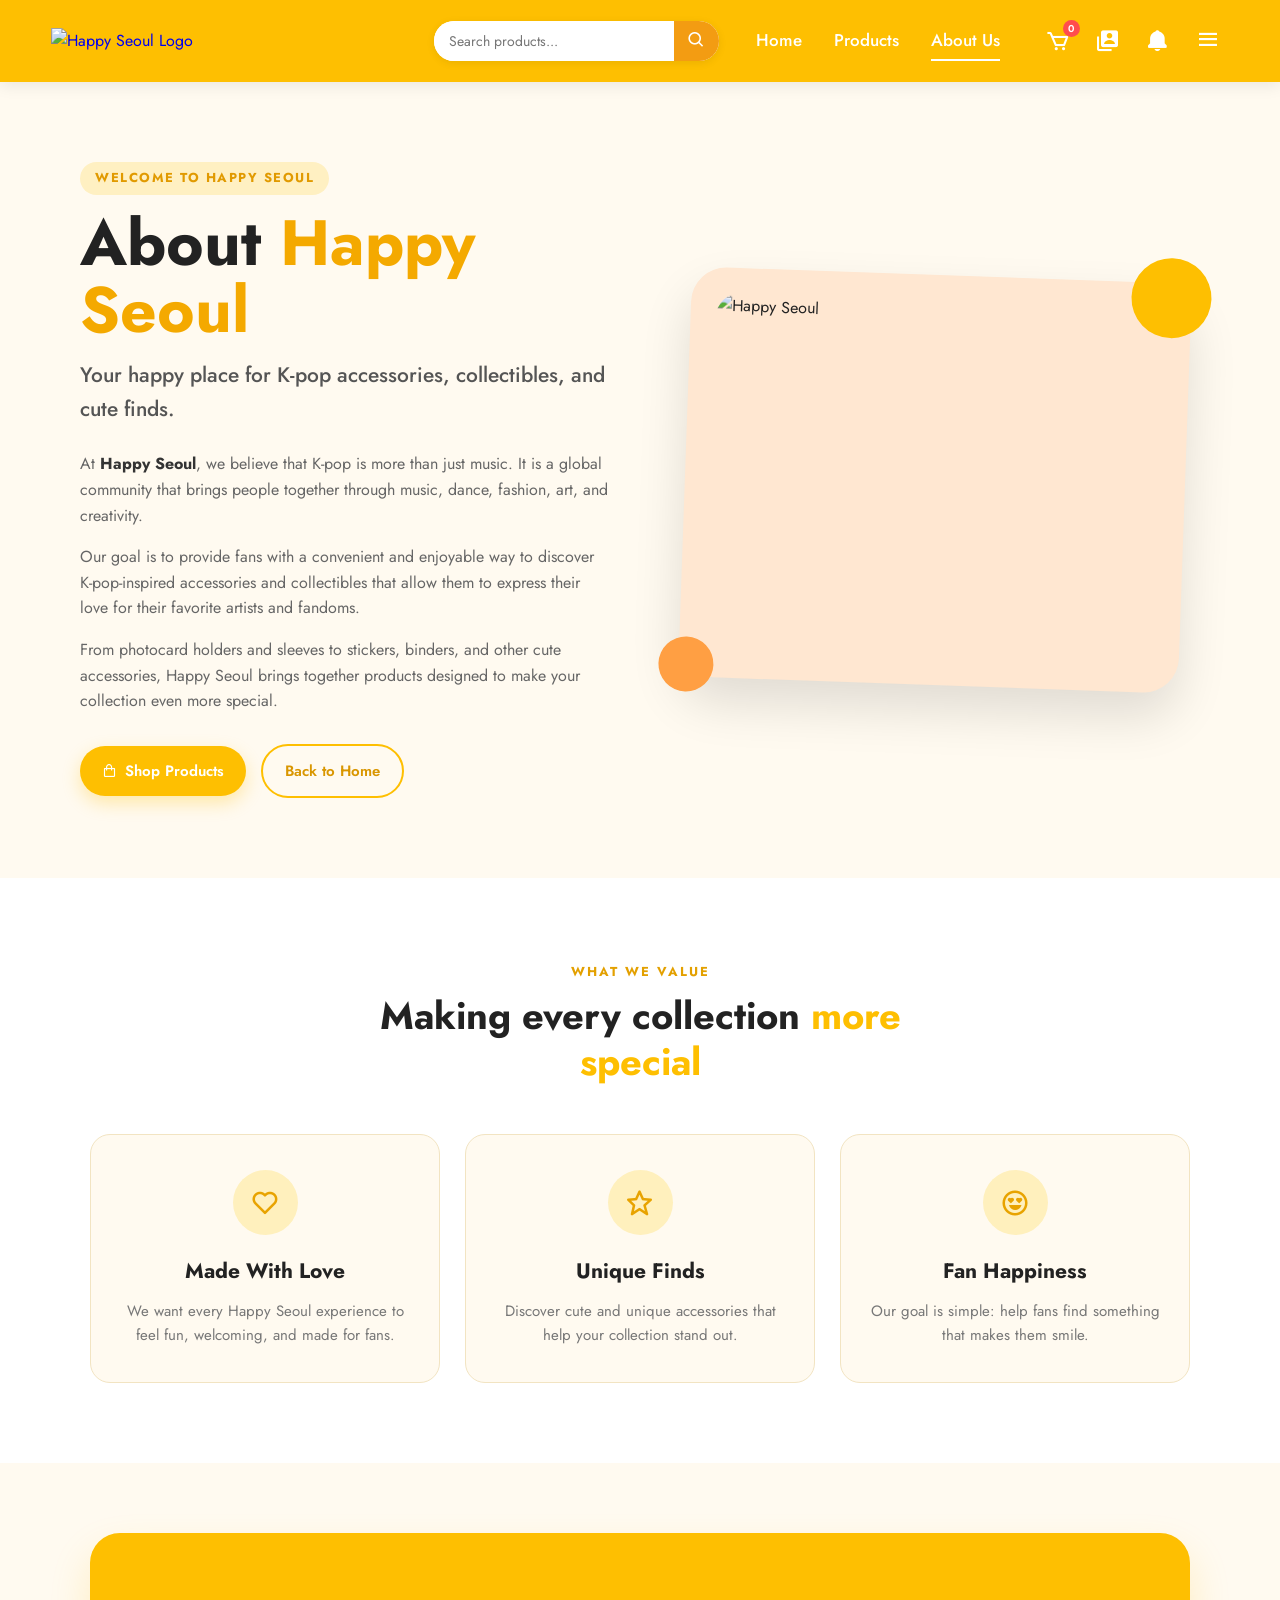
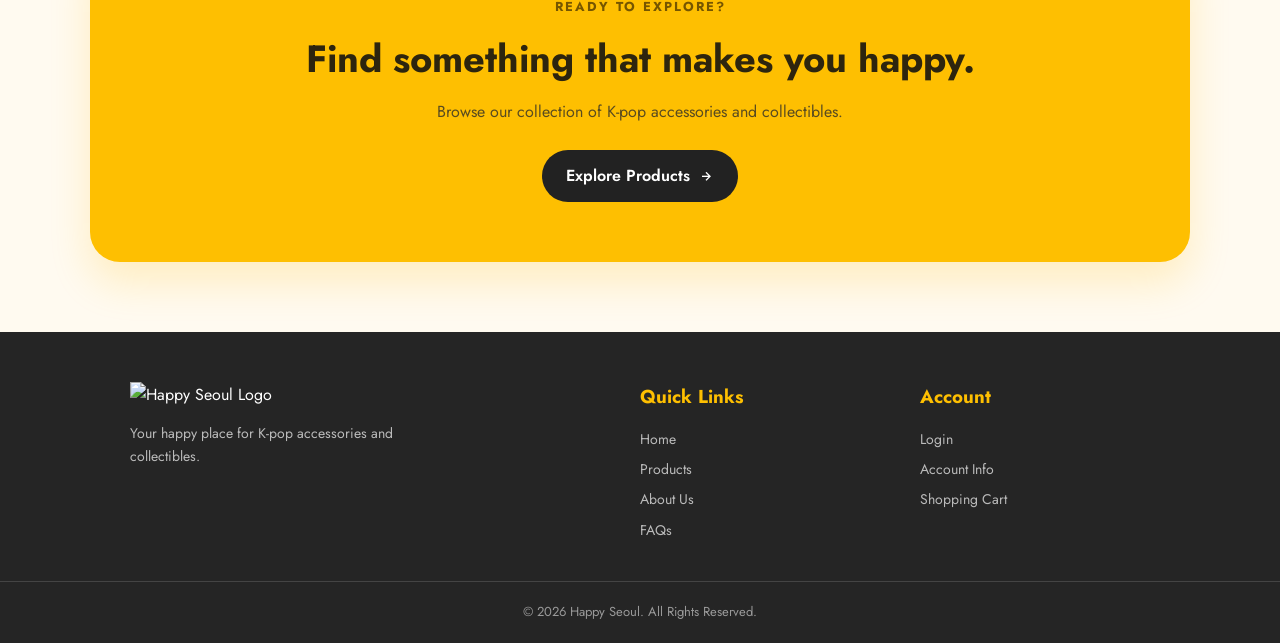
==== About Us.html @ aba83708 "Add files via upload" ====
<!DOCTYPE html>
<html lang="en">
<head>
    <meta charset="UTF-8">
    <meta name="viewport" content="width=device-width, initial-scale=1.0">

    <title>About Us | Happy Seoul</title>

    <link rel="stylesheet" href="about us.css">

    <!-- Google Fonts -->
    <link rel="preconnect" href="https://fonts.googleapis.com">
    <link rel="preconnect" href="https://fonts.gstatic.com" crossorigin>
    <link
        href="https://fonts.googleapis.com/css2?family=Jost:wght@300;400;500;600;700&display=swap"
        rel="stylesheet"
    >

    <!-- Boxicons -->
    <link
        rel="stylesheet"
        href="https://unpkg.com/boxicons@latest/css/boxicons.min.css"
    >
</head>

<body>

    <!-- ================= NAVIGATION ================= -->
    <header class="navbar">

        <a href="Home.html" class="logo">
            <img src="logo.PNG" alt="Happy Seoul Logo">
        </a>

        <nav class="nav-content">

            <!-- Search -->
            <form class="search-form">
                <input
                    type="search"
                    placeholder="Search products..."
                    aria-label="Search products"
                >
                <button type="submit">
                    <i class="bx bx-search"></i>
                </button>
            </form>

            <!-- Navigation Links -->
            <ul class="menu">
                <li>
                    <a href="Home.html">Home</a>
                </li>

                <li>
                    <a href="Products.html">Products</a>
                </li>

                <li>
                    <a href="About Us.html" class="active">About Us</a>
                </li>
            </ul>

            <!-- Icons -->
            <div class="nav-icons">

                <a href="Cart.html" class="icon-link cart-icon" aria-label="Shopping Cart">
                    <i class="bx bx-cart"></i>
                    <span class="cart-count">0</span>
                </a>

                <a href="User.html" class="icon-link" aria-label="Account">
                    <i class="bx bxs-user-account"></i>
                </a>

                <a href="Notif.html" class="icon-link" aria-label="Notifications">
                    <i class="bx bxs-bell"></i>
                </a>

                <div class="dropdown">

                    <button
                        type="button"
                        class="menu-button"
                        aria-label="Open menu"
                    >
                        <i class="bx bx-menu"></i>
                    </button>

                    <div class="dropdown-content">
                        <a href="Account.html">
                            <i class="bx bx-user"></i>
                            Account Info
                        </a>

                        <a href="About Us.html">
                            <i class="bx bx-info-circle"></i>
                            About Us
                        </a>

                        <a href="Faqs.html">
                            <i class="bx bx-help-circle"></i>
                            FAQs
                        </a>
                    </div>

                </div>

            </div>

        </nav>

    </header>


    <!-- ================= ABOUT HERO ================= -->
    <main>

        <section class="about-section">

            <div class="about-content">

                <span class="section-label">
                    WELCOME TO HAPPY SEOUL
                </span>

                <h1>
                    About <span>Happy Seoul</span>
                </h1>

                <p class="intro">
                    Your happy place for K-pop accessories, collectibles,
                    and cute finds.
                </p>

                <p>
                    At <strong>Happy Seoul</strong>, we believe that K-pop is
                    more than just music. It is a global community that brings
                    people together through music, dance, fashion, art, and
                    creativity.
                </p>

                <p>
                    Our goal is to provide fans with a convenient and enjoyable
                    way to discover K-pop-inspired accessories and collectibles
                    that allow them to express their love for their favorite
                    artists and fandoms.
                </p>

                <p>
                    From photocard holders and sleeves to stickers, binders,
                    and other cute accessories, Happy Seoul brings together
                    products designed to make your collection even more special.
                </p>

                <div class="about-buttons">
                    <a href="Products.html" class="primary-btn">
                        <i class="bx bx-shopping-bag"></i>
                        Shop Products
                    </a>

                    <a href="Home.html" class="secondary-btn">
                        Back to Home
                    </a>
                </div>

            </div>


            <!-- ================= IMAGE ================= -->
            <div class="about-image">

                <div class="image-card">

                    <img
                        src="smileclick.png"
                        alt="Happy Seoul"
                    >

                    <div class="image-decoration decoration-one"></div>
                    <div class="image-decoration decoration-two"></div>

                </div>

            </div>

        </section>


        <!-- ================= VALUES ================= -->
        <section class="values-section">

            <div class="section-title">

                <span>WHAT WE VALUE</span>

                <h2>
                    Making every collection
                    <strong>more special</strong>
                </h2>

            </div>


            <div class="values-grid">

                <article class="value-card">

                    <div class="value-icon">
                        <i class="bx bx-heart"></i>
                    </div>

                    <h3>Made With Love</h3>

                    <p>
                        We want every Happy Seoul experience to feel fun,
                        welcoming, and made for fans.
                    </p>

                </article>


                <article class="value-card">

                    <div class="value-icon">
                        <i class="bx bx-star"></i>
                    </div>

                    <h3>Unique Finds</h3>

                    <p>
                        Discover cute and unique accessories that help
                        your collection stand out.
                    </p>

                </article>


                <article class="value-card">

                    <div class="value-icon">
                        <i class="bx bx-happy-heart-eyes"></i>
                    </div>

                    <h3>Fan Happiness</h3>

                    <p>
                        Our goal is simple: help fans find something that
                        makes them smile.
                    </p>

                </article>

            </div>

        </section>


        <!-- ================= CALL TO ACTION ================= -->
        <section class="about-cta">

            <div>

                <span>READY TO EXPLORE?</span>

                <h2>
                    Find something that makes you happy.
                </h2>

                <p>
                    Browse our collection of K-pop accessories and
                    collectibles.
                </p>

                <a href="Products.html" class="cta-btn">
                    Explore Products
                    <i class="bx bx-right-arrow-alt"></i>
                </a>

            </div>

        </section>

    </main>


    <!-- ================= FOOTER ================= -->
    <footer>

        <div class="footer-content">

            <div class="footer-logo">

                <img src="logo.PNG" alt="Happy Seoul Logo">

                <p>
                    Your happy place for K-pop accessories
                    and collectibles.
                </p>

            </div>


            <div class="footer-links">

                <h3>Quick Links</h3>

                <a href="Home.html">Home</a>
                <a href="Products.html">Products</a>
                <a href="About Us.html">About Us</a>
                <a href="Faqs.html">FAQs</a>

            </div>


            <div class="footer-links">

                <h3>Account</h3>

                <a href="User.html">Login</a>
                <a href="Account.html">Account Info</a>
                <a href="Cart.html">Shopping Cart</a>

            </div>

        </div>


        <div class="footer-bottom">

            <p>
                © 2026 Happy Seoul. All Rights Reserved.
            </p>

        </div>

    </footer>

</body>
</html>
---- about us.css ----
@import url("https://fonts.googleapis.com/css2?family=Jost:wght@300;400;500;500;600;700&display=swap");


/* =========================================
   RESET
========================================= */

* {
    margin: 0;
    padding: 0;
    box-sizing: border-box;
}


html {
    scroll-behavior: smooth;
}


body {
    font-family: "Jost", sans-serif;
    background: #fffaf0;
    color: #222;
    line-height: 1.6;
}


a {
    text-decoration: none;
}


button,
input {
    font-family: inherit;
}


/* =========================================
   NAVIGATION
========================================= */

.navbar {
    position: fixed;
    top: 0;
    left: 0;

    width: 100%;
    height: 82px;

    z-index: 1000;

    display: flex;
    align-items: center;

    padding: 0 4%;

    background: #febf01;

    box-shadow: 0 4px 15px rgba(0, 0, 0, 0.08);
}


.logo {
    display: flex;
    align-items: center;

    flex-shrink: 0;
}


.logo img {
    width: 190px;
    height: auto;
    display: block;
}


.nav-content {
    width: 100%;

    display: flex;
    align-items: center;
    justify-content: flex-end;

    gap: 25px;
}


/* =========================================
   SEARCH
========================================= */

.search-form {
    display: flex;
    align-items: center;

    height: 40px;

    background: #fff;

    border-radius: 25px;

    overflow: hidden;

    box-shadow: 0 2px 8px rgba(0, 0, 0, 0.08);
}


.search-form input {
    width: 240px;

    border: none;
    outline: none;

    padding: 10px 15px;

    font-size: 14px;

    color: #333;
}


.search-form button {
    width: 45px;
    height: 100%;

    border: none;

    background: #f39c12;
    color: white;

    cursor: pointer;

    font-size: 19px;

    transition: 0.3s;
}


.search-form button:hover {
    background: #e67e22;
}


/* =========================================
   MENU
========================================= */

.menu {
    display: flex;
    align-items: center;

    gap: 8px;

    list-style: none;
}


.menu a {
    position: relative;

    display: block;

    padding: 8px 12px;

    color: #fff;

    font-size: 17px;
    font-weight: 500;

    transition: 0.3s;
}


.menu a::after {
    content: "";

    position: absolute;

    left: 12px;
    bottom: 2px;

    width: 0;
    height: 2px;

    background: #fff;

    transition: 0.3s;
}


.menu a:hover::after,
.menu a.active::after {
    width: calc(100% - 24px);
}


/* =========================================
   NAV ICONS
========================================= */

.nav-icons {
    display: flex;
    align-items: center;

    gap: 8px;
}


.icon-link {
    position: relative;

    display: flex;
    align-items: center;
    justify-content: center;

    width: 42px;
    height: 42px;

    color: white;

    font-size: 25px;

    border-radius: 50%;

    transition: 0.3s;
}


.icon-link:hover {
    background: rgba(255, 255, 255, 0.2);
    transform: translateY(-2px);
}


.cart-count {
    position: absolute;

    top: 0;
    right: -1px;

    min-width: 17px;
    height: 17px;

    display: flex;
    align-items: center;
    justify-content: center;

    padding: 2px 4px;

    border-radius: 50%;

    background: #ff4d4d;
    color: white;

    font-size: 10px;
    font-weight: 600;
}


/* =========================================
   DROPDOWN
========================================= */

.dropdown {
    position: relative;
}


.menu-button {
    width: 42px;
    height: 42px;

    border: none;
    background: transparent;

    color: white;

    font-size: 27px;

    cursor: pointer;

    border-radius: 50%;

    transition: 0.3s;
}


.menu-button:hover {
    background: rgba(255, 255, 255, 0.2);
}


.dropdown-content {
    position: absolute;

    top: 52px;
    right: 0;

    min-width: 190px;

    background: white;

    border-radius: 12px;

    overflow: hidden;

    box-shadow: 0 12px 30px rgba(0, 0, 0, 0.15);

    opacity: 0;
    visibility: hidden;

    transform: translateY(-8px);

    transition: 0.25s;
}


.dropdown:hover .dropdown-content {
    opacity: 1;
    visibility: visible;
    transform: translateY(0);
}


.dropdown-content a {
    display: flex;
    align-items: center;

    gap: 10px;

    padding: 13px 16px;

    color: #333;

    font-size: 14px;

    transition: 0.2s;
}


.dropdown-content a:hover {
    background: #fff3cc;
    color: #e79a00;
}


/* =========================================
   MAIN ABOUT SECTION
========================================= */

main {
    padding-top: 82px;
}


.about-section {
    min-height: 650px;

    display: grid;

    grid-template-columns: 1fr 1fr;

    align-items: center;

    gap: 60px;

    max-width: 1200px;

    margin: auto;

    padding: 80px 40px;
}


/* =========================================
   ABOUT CONTENT
========================================= */

.about-content {
    max-width: 600px;
}


.section-label {
    display: inline-block;

    margin-bottom: 15px;

    padding: 6px 15px;

    border-radius: 20px;

    background: #fff0c2;

    color: #e19a00;

    font-size: 13px;

    font-weight: 700;

    letter-spacing: 1.5px;
}


.about-content h1 {
    margin-bottom: 15px;

    font-size: clamp(42px, 5vw, 65px);

    line-height: 1.05;

    color: #222;
}


.about-content h1 span {
    color: #f4a900;
}


.about-content .intro {
    margin-bottom: 25px;

    color: #555;

    font-size: 21px;

    font-weight: 500;
}


.about-content p:not(.intro) {
    margin-bottom: 16px;

    color: #666;

    font-size: 16px;
}


.about-content strong {
    color: #333;
}


/* =========================================
   BUTTONS
========================================= */

.about-buttons {
    display: flex;

    align-items: center;

    gap: 15px;

    margin-top: 30px;
}


.primary-btn,
.secondary-btn {
    display: inline-flex;

    align-items: center;
    justify-content: center;

    gap: 8px;

    padding: 13px 22px;

    border-radius: 30px;

    font-size: 15px;
    font-weight: 600;

    transition: 0.3s;
}


.primary-btn {
    background: #febf01;
    color: white;

    box-shadow: 0 7px 18px rgba(254, 191, 1, 0.3);
}


.primary-btn:hover {
    background: #efa900;
    transform: translateY(-3px);
}


.secondary-btn {
    border: 2px solid #febf01;

    color: #d99600;

    background: transparent;
}


.secondary-btn:hover {
    background: #fff0c2;

    transform: translateY(-3px);
}


/* =========================================
   ABOUT IMAGE
========================================= */

.about-image {
    display: flex;

    align-items: center;
    justify-content: center;
}


.image-card {
    position: relative;

    width: min(100%, 500px);

    padding: 25px;

    border-radius: 35px;

    background: #ffe7d1;

    box-shadow: 0 25px 50px rgba(0, 0, 0, 0.12);

    transform: rotate(2deg);

    transition: 0.4s;
}


.image-card:hover {
    transform: rotate(0deg) translateY(-8px);
}


.image-card img {
    position: relative;

    z-index: 2;

    width: 100%;

    height: 360px;

    object-fit: cover;

    border-radius: 25px;

    display: block;
}


/* Decorative shapes */

.image-decoration {
    position: absolute;

    border-radius: 50%;

    z-index: 1;
}


.decoration-one {
    width: 80px;
    height: 80px;

    top: -25px;
    right: -20px;

    background: #febf01;
}


.decoration-two {
    width: 55px;
    height: 55px;

    bottom: -15px;
    left: -20px;

    background: #ff9f43;
}


/* =========================================
   VALUES SECTION
========================================= */

.values-section {
    padding: 80px 40px;

    background: #fff;
}


.section-title {
    text-align: center;

    max-width: 650px;

    margin: 0 auto 50px;
}


.section-title span {
    color: #e3a000;

    font-size: 13px;

    font-weight: 700;

    letter-spacing: 2px;
}


.section-title h2 {
    margin-top: 10px;

    font-size: 38px;

    line-height: 1.2;
}


.section-title strong {
    color: #febf01;
}


/* =========================================
   VALUE CARDS
========================================= */

.values-grid {
    max-width: 1100px;

    margin: auto;

    display: grid;

    grid-template-columns: repeat(3, 1fr);

    gap: 25px;
}


.value-card {
    padding: 35px 25px;

    text-align: center;

    background: #fffaf0;

    border: 1px solid #f2e4c2;

    border-radius: 20px;

    transition: 0.3s;
}


.value-card:hover {
    transform: translateY(-8px);

    box-shadow: 0 15px 35px rgba(0, 0, 0, 0.08);
}


.value-icon {
    width: 65px;
    height: 65px;

    margin: 0 auto 20px;

    display: flex;
    align-items: center;
    justify-content: center;

    border-radius: 50%;

    background: #fff0bd;

    color: #e8a300;

    font-size: 30px;
}


.value-card h3 {
    margin-bottom: 10px;

    font-size: 21px;
}


.value-card p {
    color: #777;

    font-size: 15px;
}


/* =========================================
   CTA
========================================= */

.about-cta {
    max-width: 1100px;

    margin: 70px auto;

    padding: 60px 40px;

    text-align: center;

    border-radius: 30px;

    background: #febf01;

    box-shadow: 0 20px 40px rgba(254, 191, 1, 0.2);
}


.about-cta span {
    color: #765600;

    font-size: 13px;

    font-weight: 700;

    letter-spacing: 2px;
}


.about-cta h2 {
    margin: 10px 0;

    font-size: 38px;

    color: #2d250e;
}


.about-cta p {
    margin-bottom: 25px;

    color: #594b20;
}


.cta-btn {
    display: inline-flex;

    align-items: center;

    gap: 8px;

    padding: 13px 24px;

    border-radius: 30px;

    background: #222;

    color: white;

    font-weight: 600;

    transition: 0.3s;
}


.cta-btn:hover {
    background: #444;

    transform: translateY(-3px);
}


/* =========================================
   FOOTER
========================================= */

footer {
    background: #252525;

    color: white;

    padding-top: 50px;
}


.footer-content {
    max-width: 1100px;

    margin: auto;

    padding: 0 40px 40px;

    display: grid;

    grid-template-columns: 2fr 1fr 1fr;

    gap: 50px;
}


.footer-logo img {
    width: 180px;

    margin-bottom: 15px;
}


.footer-logo p {
    max-width: 320px;

    color: #bbb;

    font-size: 14px;
}


.footer-links {
    display: flex;

    flex-direction: column;

    gap: 8px;
}


.footer-links h3 {
    margin-bottom: 8px;

    color: #febf01;
}


.footer-links a {
    color: #bbb;

    font-size: 14px;

    transition: 0.2s;
}


.footer-links a:hover {
    color: #febf01;

    padding-left: 4px;
}


.footer-bottom {
    padding: 20px;

    text-align: center;

    border-top: 1px solid #444;

    color: #999;

    font-size: 13px;
}


/* =========================================
   RESPONSIVE
========================================= */

@media (max-width: 1100px) {

    .navbar {
        padding: 0 2%;
    }


    .logo img {
        width: 160px;
    }


    .search-form input {
        width: 180px;
    }


    .nav-content {
        gap: 12px;
    }


    .menu {
        gap: 0;
    }


    .menu a {
        font-size: 15px;
    }

}


@media (max-width: 850px) {

    .navbar {
        height: auto;

        padding: 15px 20px;

        flex-direction: column;

        gap: 12px;
    }


    .nav-content {
        flex-wrap: wrap;

        justify-content: center;
    }


    main {
        padding-top: 125px;
    }


    .about-section {
        grid-template-columns: 1fr;

        text-align: center;

        padding: 60px 25px;
    }


    .about-content {
        margin: auto;
    }


    .about-buttons {
        justify-content: center;
    }


    .about-image {
        margin-top: 20px;
    }


    .values-grid {
        grid-template-columns: 1fr;
        max-width: 500px;
    }


    .footer-content {
        grid-template-columns: 1fr 1fr;
    }


    .footer-logo {
        grid-column: 1 / -1;
    }

}


@media (max-width: 600px) {

    .navbar {
        position: relative;
    }


    main {
        padding-top: 0;
    }


    .search-form {
        order: 3;

        width: 100%;
    }


    .search-form input {
        width: 100%;
    }


    .menu {
        order: 2;
    }


    .nav-icons {
        order: 1;
    }


    .about-section {
        padding: 45px 20px;
    }


    .about-content h1 {
        font-size: 42px;
    }


    .about-content .intro {
        font-size: 18px;
    }


    .about-buttons {
        flex-direction: column;
    }


    .primary-btn,
    .secondary-btn {
        width: 100%;
    }


    .image-card img {
        height: 280px;
    }


    .values-section {
        padding: 60px 20px;
    }


    .section-title h2 {
        font-size: 30px;
    }


    .about-cta {
        margin: 40px 20px;

        padding: 45px 25px;
    }


    .about-cta h2 {
        font-size: 30px;
    }


    .footer-content {
        grid-template-columns: 1fr;

        padding: 0 25px 30px;

        text-align: center;
    }


    .footer-logo {
        grid-column: auto;
    }


    .footer-logo p {
        margin: auto;
    }

}
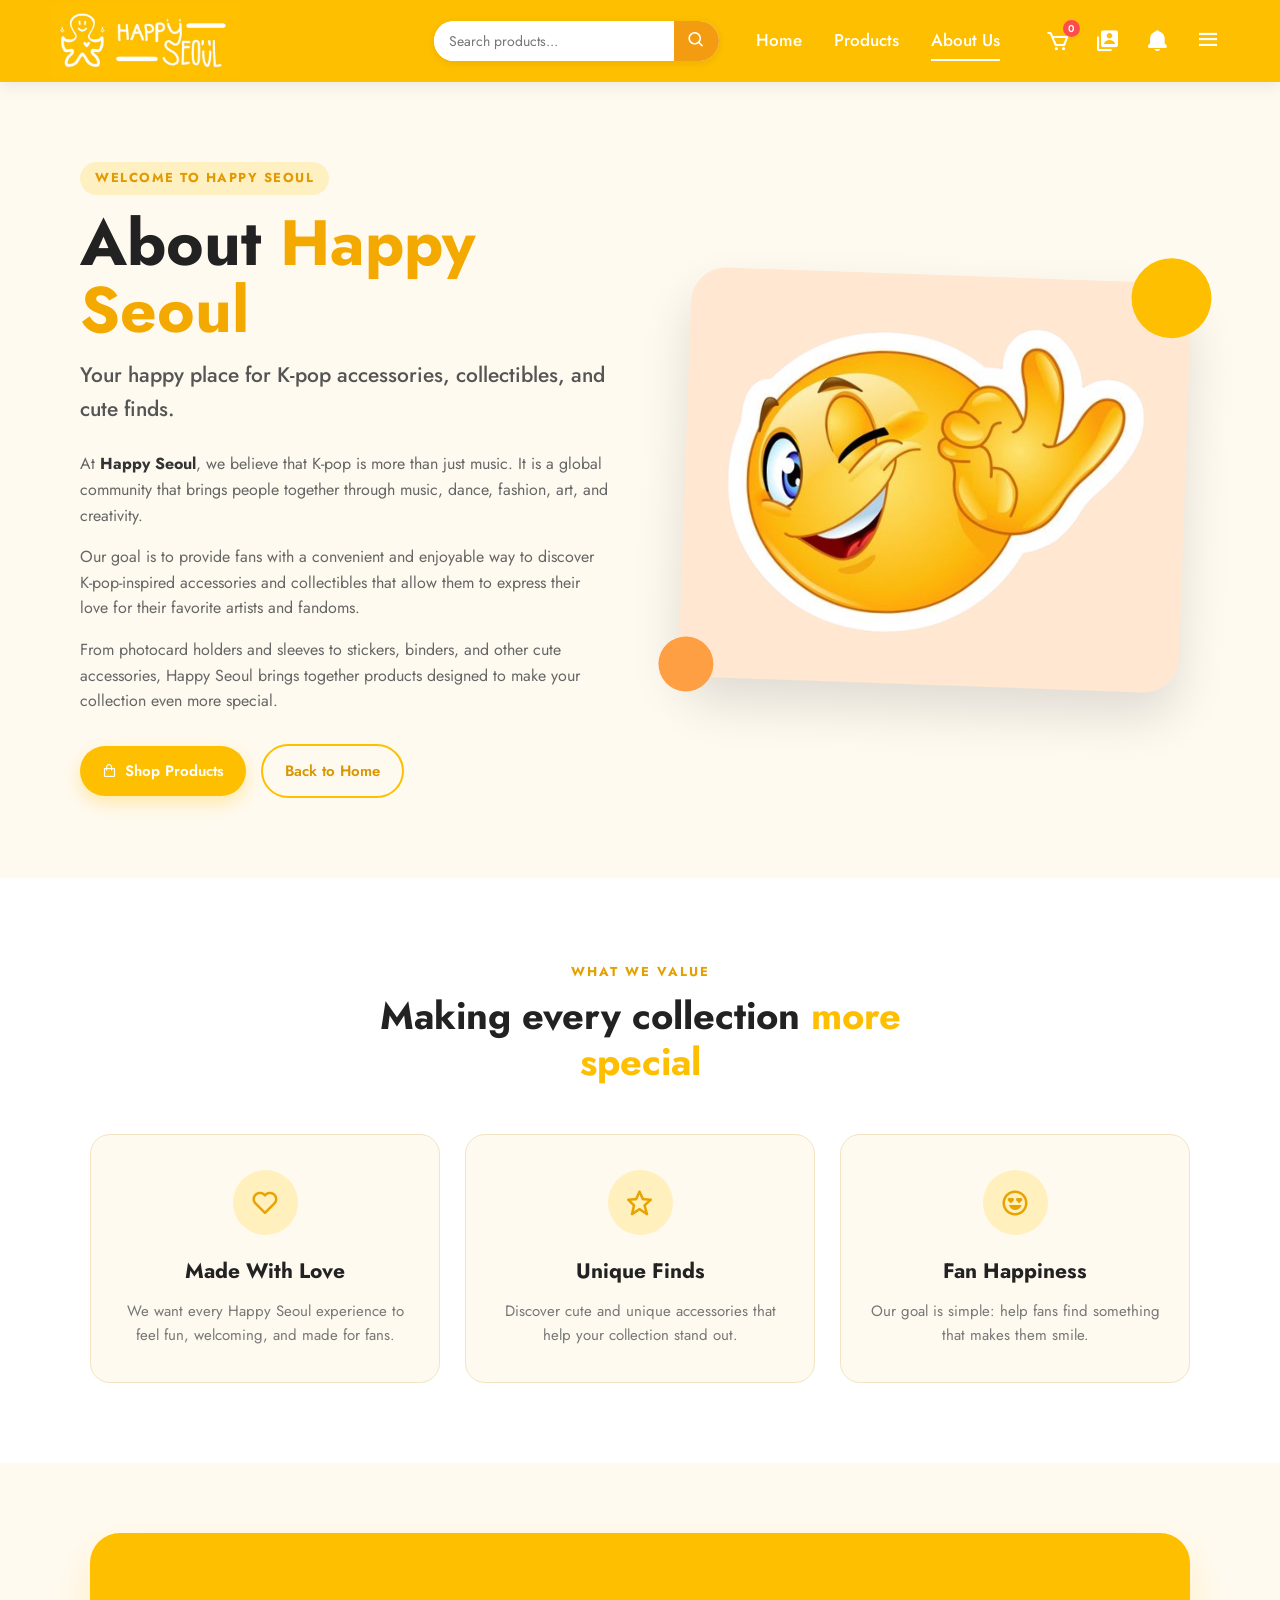
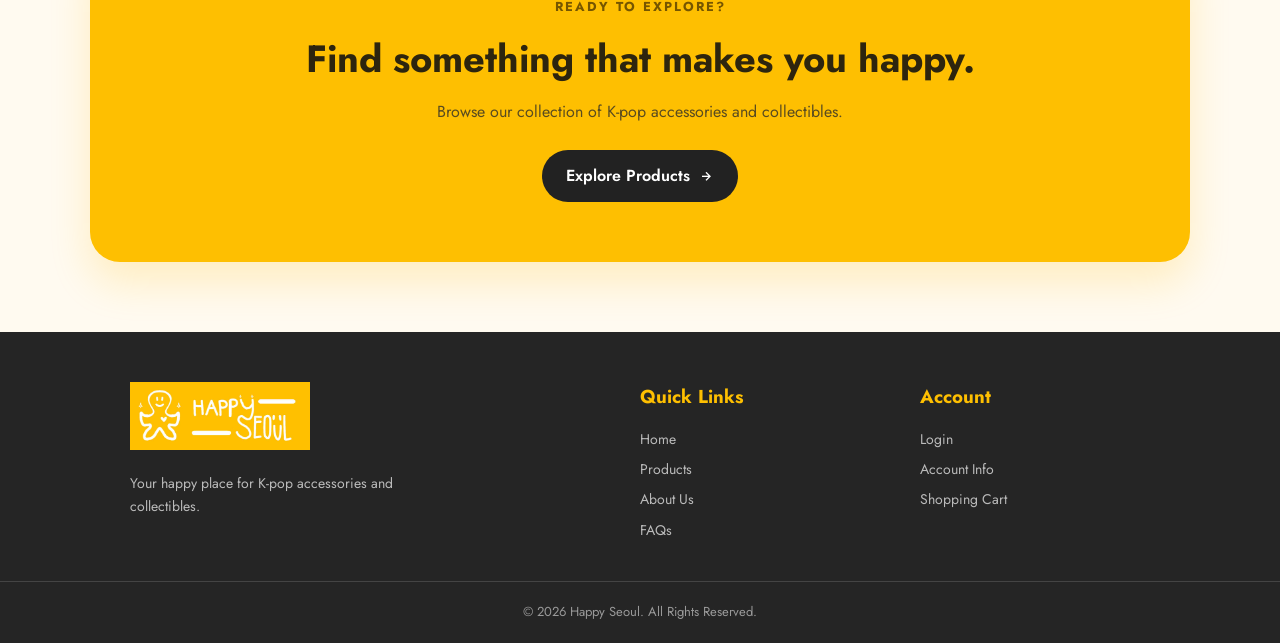
==== commit 566780a3: "may mga picture na sya tapos pinalitan ko yung home.html ng login.html para madeploy sya and inayos " ====
--- a/About Us.html
+++ b/About Us.html
@@ -28,8 +28,8 @@
     <!-- ================= NAVIGATION ================= -->
     <header class="navbar">
 
-        <a href="Home.html" class="logo">
-            <img src="logo.PNG" alt="Happy Seoul Logo">
+        <a href="index.html" class="logo">
+            <img src="logo.png" alt="Happy Seoul Logo">
         </a>
 
         <nav class="nav-content">
@@ -49,7 +49,7 @@
             <!-- Navigation Links -->
             <ul class="menu">
                 <li>
-                    <a href="Home.html">Home</a>
+                    <a href="index.html">Home</a>
                 </li>
 
                 <li>
@@ -69,7 +69,7 @@
                     <span class="cart-count">0</span>
                 </a>
 
-                <a href="User.html" class="icon-link" aria-label="Account">
+                <a href="user.html" class="icon-link" aria-label="Account">
                     <i class="bx bxs-user-account"></i>
                 </a>
 
@@ -159,7 +159,7 @@
                         Shop Products
                     </a>
 
-                    <a href="Home.html" class="secondary-btn">
+                    <a href="index.html" class="secondary-btn">
                         Back to Home
                     </a>
                 </div>
@@ -173,7 +173,7 @@
                 <div class="image-card">
 
                     <img
-                        src="smileclick.png"
+                        src="winku.png"
                         alt="Happy Seoul"
                     >
 
@@ -291,7 +291,7 @@
 
             <div class="footer-logo">
 
-                <img src="logo.PNG" alt="Happy Seoul Logo">
+                <img src="logo.png" alt="Happy Seoul Logo">
 
                 <p>
                     Your happy place for K-pop accessories
@@ -305,7 +305,7 @@
 
                 <h3>Quick Links</h3>
 
-                <a href="Home.html">Home</a>
+                <a href="index.html">Home</a>
                 <a href="Products.html">Products</a>
                 <a href="About Us.html">About Us</a>
                 <a href="Faqs.html">FAQs</a>
@@ -317,7 +317,7 @@
 
                 <h3>Account</h3>
 
-                <a href="User.html">Login</a>
+                <a href="user.html">Login</a>
                 <a href="Account.html">Account Info</a>
                 <a href="Cart.html">Shopping Cart</a>
 
@@ -336,5 +336,7 @@
 
     </footer>
 
+    <script src="auth-nav.js"></script>
+
 </body>
 </html>
